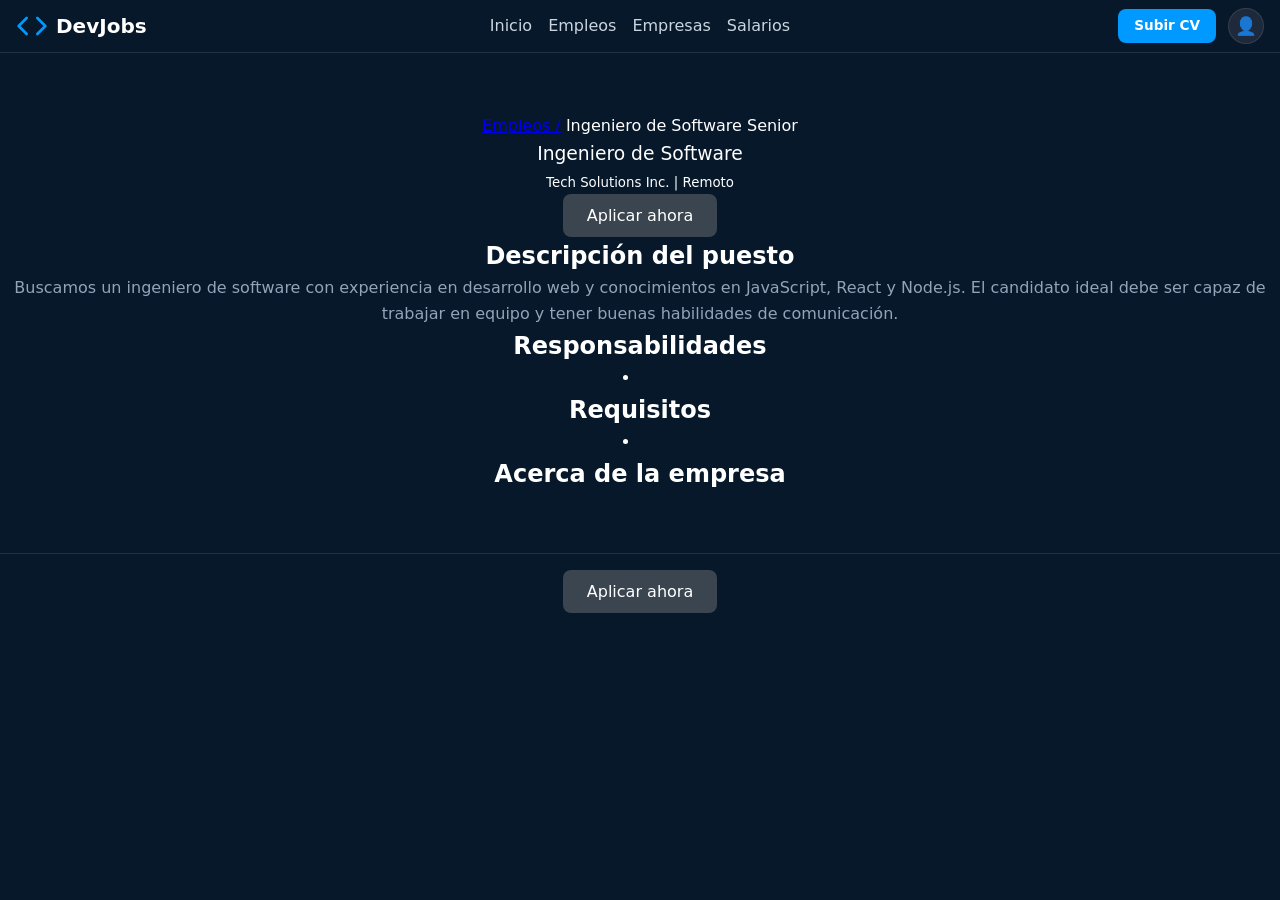
==== 00.html-css/detalles-de-la-oferta.html @ d48eee09 "HTML tarea listo falta JS y CSS" ====
<!DOCTYPE html>
<html lang="es">

<head>
    <meta charset="UTF-8">
    <title>DevJobs - Empleos</title>
    <link rel="stylesheet" href="./style.css">
    <!--<script type="module" src="./script.js"></script>esta dando error-->
</head>
<body>
    <header>
        <!--puede ir el logo la navegacion-->
        <h1>
            <svg fill="none" stroke="currentColor" stroke-linecap="round" stroke-linejoin="round" stroke-width="2"
                viewBox="0 0 24 24" xmlns="http://www.w3.org/2000/svg">
                <polyline points="16 18 22 12 16 6"></polyline>
                <polyline points="8 6 2 12 8 18"></polyline>
            </svg>
            DevJobs
        </h1>

        <nav>
            <a href="index.html">Inicio</a>
            <a href="empleos.html">Empleos</a>
            <a href="empleos2.html">Empresas</a>
            <a href="">Salarios</a>
        </nav>
        <div>
            <a href="" class="btn-subir-cv">Subir CV</a>
            <a href="" class="avatar">👤</a>
        </div>
    </header>



    <main>
        <section>
            <div>
                <a href="empleos.html">Empleos /</a> Ingeniero de Software Senior
            </div>
            <div>
                <h3>Ingeniero de Software</h3>
                <small class="empresa">Tech Solutions Inc. | Remoto</small>
            </div>
            <button class="btn-oferta">Aplicar ahora</button>

            <h2>Descripción del puesto</h2>
            <p>Buscamos un ingeniero de software con experiencia en desarrollo web y conocimientos en JavaScript,
                React y Node.js. El candidato ideal debe ser capaz de trabajar en equipo y tener buenas habilidades
                de comunicación.</p>
            
            <h2>Responsabilidades</h2>
            <ul>
                <li></li>
            </ul>
            <h2>Requisitos</h2>
            <ul>
                <li> </li>
            </ul>
            <h2>Acerca de la empresa</h2>
            <p>

            </p>
        </section>
        
    </main>
    <footer>
    <button class="btn-oferta">Aplicar ahora</button>
</footer>
</body>


</html>
---- 00.html-css/style.css ----
* {
    margin: 0;
    padding: 0;
    box-sizing: border-box;
}






:root {
    --primary: #3b4550;
    --primary-dark: #0a3d66;
    --primary-hover: #0d5ba8;
    --primary-light: #09f;
    --background: #06182a;
    --text-primary: #ffffff;
    --text-secondary: #cbd5e1;
    --text-muted: #94a3b8;
    --border: rgba(255, 255, 255, 0.1);
    --card-bg: #1e293b;
    --shadow: rgba(0, 0, 0, 0.3);
    --input-bg: #1e293b;
    --hsla-example: hsla(210, 100%, 56%, 1);
}










@font-face {
    font-family: 'Inter Variable';
    font-style: normal;
    font-display: swap;
    font-weight: 100 900;
    src: url(https://cdn.jsdelivr.net/fontsource/fonts/inter:vf@latest/latin-wght-normal.woff2) format('woff2-variations');
    unicode-range: U+0000-00FF, U+0131, U+0152-0153, U+02BB-02BC, U+02C6, U+02DA, U+02DC, U+0304, U+0308, U+0329, U+2000-206F, U+20AC, U+2122, U+2191, U+2193, U+2212, U+2215, U+FEFF, U+FFFD;
}










body {
    font-family: system-ui;
    background-color: var(--background);
    color: var(--text-primary);
    min-height: 100vh;
    display: flex;
    flex-direction: column;
    line-height: 1.6;
}













/* Títulos principales */
h1 {
    font-size: 1.5rem;
    line-height: 1.2;
    text-wrap: balance;
    display: flex;
    align-items: center;
    gap: 0.5rem;

    svg {
        width: 2rem;
        height: 2rem;
        color: var(--primary-light);
    }
}

h1+p {
    text-wrap: balance;
    margin-bottom: 2rem
}

/* Header */
header {
    border-bottom: 1px solid var(--border);
    background: var(--background);
    padding: .5rem 1rem;
    display: flex;
    align-items: center;
    justify-content: space-between;
    gap: 2rem;

    h1 {
        font-size: 1.25rem;
        font-weight: 700;
        color: var(--text-primary);
        flex: 1;

    }
}

/* Navegación del header a otras páginas */
nav {
    align-items: center;
    gap: 1rem;
    display: flex;

    a {
        text-decoration: none;
        color: var(--text-secondary);
        transition: color 0.2s;
        font-weight: 500;

        &:hover,
        &:focus {
            color: var(--primary);
            outline: none;
        }
    }
}

/* Botones del Header */
header div {
    display: flex;
    align-items: center;
    gap: 0.75rem;
    flex: 1;
    justify-content: flex-end;
}

header div a {
    padding: 0.5rem 1rem;
    border-radius: 0.5rem;
    background-color: #334155;
    color: var(--text-primary);
    display: inline-block;
    font-size: 0.875rem;
    font-weight: 700;
    text-decoration: none;

}

/* Hero */
main>section:nth-child(1) {
    height: 500px;
    text-align: center;
    display: flex;
    flex-direction: column;
    justify-content: center;
    align-items: center;

    h1 {
        padding-top: 36px;
    }

    &>img {
        position: absolute;
        width: 100%;
        height: 100%;
        object-fit: cover;
        z-index: -1;
        left: 0;
        right: 0;
        mask-image: linear-gradient(to bottom, rgba(16, 25, 34, 1) 5%, rgba(16, 25, 34, 0) 80%);
    }
}

/* Formulario de Búsqueda */
form {
    max-width: 42rem;
    width: 100%;
    margin: 0 auto;
    padding-inline: 1rem;

}

form>div {
    display: flex;
    align-items: center;
    background-color: var(--input-bg);
    border-radius: 0.5rem;
    box-shadow: 0 10px 15px -3px var(--shadow);
    padding: 0.5rem;
    gap: 0.5rem;
}

form span {
    padding-left: 0.75rem;
    color: var(--text-muted);
    display: flex;
    align-items: center;
    flex-shrink: 0;
}

form input[type="text"] {
    flex: 1;
    background: transparent;
    border: none;
    outline: none;
    color: var(--text-primary);
    padding: 0.75rem 0.5rem;
    font-size: 1rem;
    font-family: inherit;
}

form input[type="text"]::placeholder {
    color: #64748b;
}

button {
    padding: 0.75rem 1.5rem;
    border-radius: 0.5rem;
    background-color: var(--primary);
    color: white;
    font-weight: 400;
    border: none;
    cursor: pointer;
    transition: all 0.2s;
    font-family: inherit;
    font-size: 1rem;
    white-space: nowrap;

    &:hover,
    /* pseudo-clase que significa que el ratón está encima */
    &:focus {
        /* pseudo-clase que significa que el elemento tiene el foco */
        background-color: var(--primary-hover);
        outline: 2px solid white;
        outline-offset: 2px;
    }

    &:active {
        transform: scale(0.90)
    }

    &:disabled {
        opacity: .5;
        pointer-events: none;
    }
}

/* Features Section */
main>section:nth-child(2) {
    padding-inline: 1rem;
    background-color: var(--background);
    padding-top: 2rem;

    &>header {
        gap: 2px;
        flex-direction: column;

        h2 {
            margin-bottom: 0;
        }

        p {
            opacity: .75;
        }
    }

    &>div {
        max-width: 1280px;
        margin: 0 auto;
    }
}

main>section:nth-child(2) h2 {
    font-size: 1.875rem;
    font-weight: 700;
    color: var(--text-primary);
    margin-bottom: 1rem;
}

main>section:nth-child(2)>div>div:first-child>p {
    font-size: 1.125rem;
    color: var(--text-muted);
    max-width: 42rem;
    margin: 0 auto;
}

/* Grid de Features */
main>section:nth-child(2) footer {
    /*ya esto se refiere basicamente a el segundo seccion de html que este en el main o cuerpo y que tenga footer el section*/
    display: grid;
    grid-template-columns: repeat(auto-fit, minmax(280px, 1fr));
    /*esto es para que el grid se adapte a la pantalla con un maximo y un minimo que es lo mismo de abajo @media*/
    /*grid-template-columns: 1fr;*/
    gap: 16px
}

/*@media (width>=640px) {
    main>section:nth-child(2) footer {
        grid-template-columns: 1fr, 1fr, 1fr;
    }
}*/

/* Feature Cards */
/* article {
  background-color: var(--card-bg);
  padding: 2rem;
  margin-bottom: 16px;
  border-radius: 0.5rem;                   
  box-shadow: 0px 1px 3px 0 var(--shadow); 

  svg {
    color: var(--primary-light);          
    background: rgba(0, 153, 255, 0.3);  
    border-radius: 9999px;               
    width: 64px;                         
    height: 64px;                        
    padding: 16px;                       
  }

  h3 {
    font-weight: 500;
  }

  p {
    color: var(--text-muted);
  }
} */

/* Footer */
footer {
    background-color: var(--background);
    border-top: 1px solid var(--border);
    text-align: center;
    padding: 16px;

    small {
        color: var(--text-muted);
        font-size: 0.875rem;
    }
}

article {
    background-color: var(--card-bg);
    padding: 2rem;
    /*esto es una medida relativa a la fuente raiz que esta arriba 1rem son 16px
    y el padding es de adentro hacia afuera osea la distancia de afuera con el texto de adentro*/
    margin-bottom: 16px;
    /*el margen es de afuera osea la distancia entre objetos*/
    border-radius: 0.5rem;
    /*esto es para que los bordes sean redondeados*/
    /*box-shadow: 0px 1px 3px 0 var(--shadow);esto es para que los bordes sean redondeados elegidos*/
    box-shadow: 0px 1px 3px 0 rgba(0, 0, 0, 0.5);
    /*el primero es el eje en horizontal(derecha+ y izquierda-) el segundo es eje vertical(abajo+ y arriba-)
    el tercero es la difuminacion del color y el cuarto es cuan grande es y el quinto es el color*/

    svg {
        color: var(--primary-light);
        background: rgba(0, 153, 255, 0.3);
        width: 64px;
        height: 64px;
        border-radius: 100%;
        padding: 16px;
    }
}

p {
    color: var(--text-muted);
}

h3 {
    font-weight: 500;
    /*grosor de la fuente*/
}

select {
    border-radius: 0.5rem;
    padding: 0.5rem 1rem;
    background-color: var(--input-bg);
    color: var(--text-primary);
    border: 1px solid var(--border);
    outline: none;
    font-size: 0.875rem;
    font-family: inherit;
    cursor: pointer;
}

/* ===================== */
/* PÁGINA DE EMPLEOS     */
/* ===================== */

/* Hero compacto para empleos */
.hero-empleos {
    text-align: center;
    display: flex;
    flex-direction: column;
    align-items: center;
    padding: 2rem 1rem 1.5rem;
    height: auto;
    justify-content: flex-start;
}

.hero-empleos form {
    max-width: 960px;

}

.hero-empleos h1 {
    justify-content: center;
    font-size: 2.5rem;
}



/* Filtros en fila horizontal */
.filtros {
    display: flex;
    gap: 0.6rem;
    flex-wrap: wrap;
    justify-content: flex-start;
    margin-top: 0.75rem;
    width: 100%;
    max-width: 960px;
    padding-inline: 1rem;
}

/* Sección de resultados */
.resultados {
    max-width: 960px;
    margin: 0 auto;
    padding: 0.75rem 1rem 0;
    border-radius: 0.5rem;
}

.resultados h2 {
    font-size: 1.25rem;
    font-weight: 700;
    margin-bottom: 0.75rem;
}

/* Tarjetas de empleo */

.empleo-info {
    display: flex;
    justify-content: space-between;
    align-items: flex-start;
    margin-bottom: 0.5rem;

}

.empleo-card h3 {
    font-size: 1.1rem;
    font-weight: 600;
    color: var(--text-primary);
}

.empleo-card .empresa {
    font-size: 0.8rem;
    color: var(--text-muted);
}

.empleo-card p {
    font-size: 0.875rem;
    color: var(--text-muted);
    line-height: 1.5;
}

/* Botón Aplicar */
.btn-aplicar {
    display: inline-block;
    padding: 0.4rem 1.25rem;
    border-radius: 0.5rem;
    background-color: var(--primary-light);
    color: var(--text-primary);
    font-size: 0.85rem;
    font-weight: 600;
    text-decoration: none;
    white-space: nowrap;
    transition: background-color 0.2s;
    flex-shrink: 0;

    &.is-applied {
        background-color: #4caf50;
        pointer-events: none;
    }
}

.btn-aplicar:hover {
    background-color: var(--primary-hover);
}

.hero-empleos {
    margin: 0;
    padding: 0;
    height: auto !important;
    /*intentar no usar esto arreglo el tema de la altura*/
}

/* Paginación */
.paginacion {
    display: flex;
    justify-content: center;
    align-items: center;
    gap: 0.4rem;
    padding: 1.5rem 1rem 2.5rem;
}

.paginacion button {
    width: 36px;
    height: 36px;
    padding: 0;
    border-radius: 0.5rem;
    background-color: transparent;
    border: none;
    color: var(--text-secondary);
    font-size: 0.9rem;
    cursor: pointer;
    transition: all 0.2s;
    display: flex;
    align-items: center;
    justify-content: center;
}

.paginacion button:hover {
    color: var(--primary-light);
    background-color: transparent;
    outline: none;
}

.paginacion button.activo {
    background-color: var(--primary-light);
    color: var(--text-primary);
    font-weight: 700;
}

/* Avatar circular en el header */
.avatar {
    width: 36px;
    height: 36px;
    border-radius: 50%;
    background-color: var(--card-bg);
    display: inline-flex;
    align-items: center;
    justify-content: center;
    font-size: 1.1rem;
    text-decoration: none;
    border: 1px solid var(--border);
}

/* Botón Subir CV en el header */
.btn-subir-cv {
    padding: 0.4rem 1rem;
    border-radius: 0.5rem;
    background-color: var(--primary-light);
    color: var(--text-primary);
    font-size: 0.85rem;
    font-weight: 600;
    text-decoration: none;
    transition: background-color 0.2s;
}

.btn-subir-cv:hover {
    background-color: var(--primary-hover);
}

/* Reutiliza article como base, solo sobreescribe lo necesario */
.empleo-card {
    background-color: transparent;

    padding: 1.25rem 1.5rem;
    margin-bottom: 0;
    box-shadow: none;
    border-radius: 0;
    transition: border-color 0.2s;
}


.empleo-card:hover {
    border-color: var(--primary-light);
}

/* .hero-empleos {
    height: 100%;
    max-height: 15rem;
    altura de la pagina de empleos lo hice manual no encontre
    la forma de no hacerlo manual
}*/
.entero {
    border: 1px solid rgba(255, 255, 255, 0.3);
    border-radius: 1rem;

    article {
        background-color: none;
        box-shadow: none;
        border-radius: 0;
        border-bottom: 1px solid rgba(255, 255, 255, 0.3);
        margin: 0;

        &:last-child {
            border-bottom: none;
        }

        /*div del form de empleos*/
    }


}
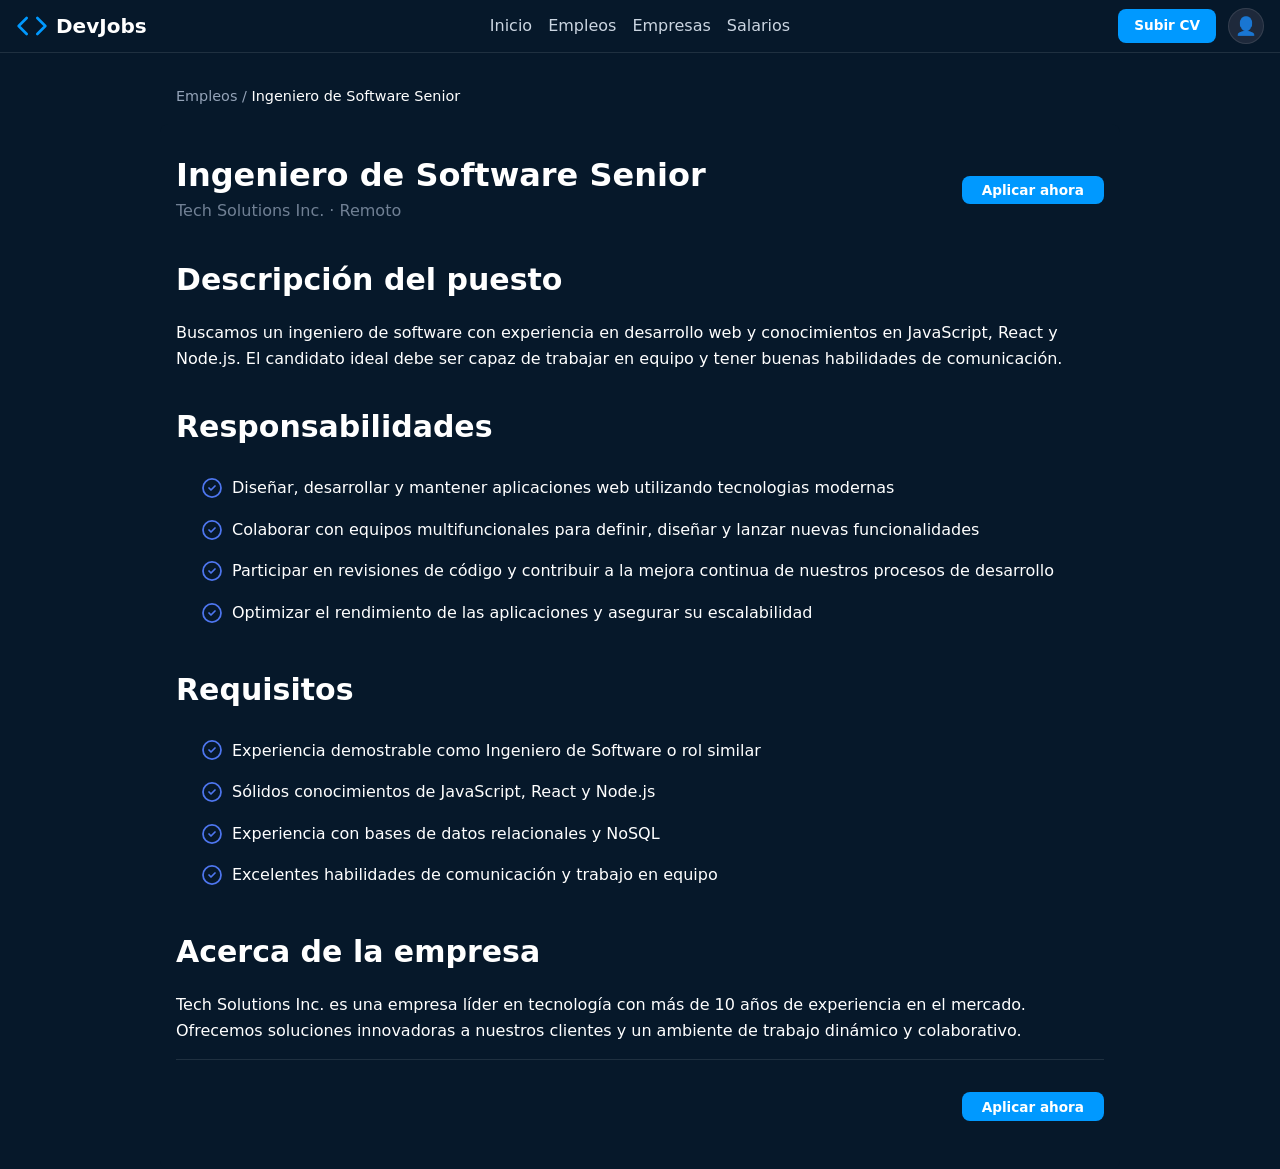
==== commit 01e8ea1b: "Pagina Lista de la oferta" ====
--- a/00.html-css/detalles-de-la-oferta.html
+++ b/00.html-css/detalles-de-la-oferta.html
@@ -34,15 +34,17 @@
 
 
     <main>
-        <section>
-            <div>
-                <a href="empleos.html">Empleos /</a> Ingeniero de Software Senior
-            </div>
-            <div>
-                <h3>Ingeniero de Software</h3>
-                <small class="empresa">Tech Solutions Inc. | Remoto</small>
-            </div>
-            <button class="btn-oferta">Aplicar ahora</button>
+        <div class="breadcrumb">
+            <a href="empleos.html">Empleos</a> / <span>Ingeniero de Software Senior</span>
+        </div>
+        <section class="oferta">
+            <header id="oferta-header">
+                <div class="oferta-title-group">
+                    <h1>Ingeniero de Software Senior</h1>
+                    <p class="empresa">Tech Solutions Inc. · Remoto</p>
+                </div>
+                <button class="btn-aplicar">Aplicar ahora</button>
+            </header>
 
             <h2>Descripción del puesto</h2>
             <p>Buscamos un ingeniero de software con experiencia en desarrollo web y conocimientos en JavaScript,
@@ -51,22 +53,55 @@
             
             <h2>Responsabilidades</h2>
             <ul>
-                <li></li>
+                <li>
+                    <svg xmlns="http://www.w3.org/2000/svg" width="24" height="24" viewBox="0 0 24 24" fill="none" stroke="#4e76ef" stroke-width="1.75" stroke-linecap="round" stroke-linejoin="round" class="icon icon-tabler icons-tabler-outline icon-tabler-circle-check"><path stroke="none" d="M0 0h24v24H0z" fill="none" /><path d="M3 12a9 9 0 1 0 18 0a9 9 0 1 0 -18 0" /><path d="M9 12l2 2l4 -4" /></svg>
+                    <span>Diseñar, desarrollar y mantener aplicaciones web utilizando tecnologias modernas</span>
+                </li>
+                <li>
+                    <svg xmlns="http://www.w3.org/2000/svg" width="24" height="24" viewBox="0 0 24 24" fill="none" stroke="#4e76ef" stroke-width="1.75" stroke-linecap="round" stroke-linejoin="round" class="icon icon-tabler icons-tabler-outline icon-tabler-circle-check"><path stroke="none" d="M0 0h24v24H0z" fill="none" /><path d="M3 12a9 9 0 1 0 18 0a9 9 0 1 0 -18 0" /><path d="M9 12l2 2l4 -4" /></svg>
+                    <span>Colaborar con equipos multifuncionales para definir, diseñar y lanzar nuevas funcionalidades</span>
+                </li>
+                <li>
+                    <svg xmlns="http://www.w3.org/2000/svg" width="24" height="24" viewBox="0 0 24 24" fill="none" stroke="#4e76ef" stroke-width="1.75" stroke-linecap="round" stroke-linejoin="round" class="icon icon-tabler icons-tabler-outline icon-tabler-circle-check"><path stroke="none" d="M0 0h24v24H0z" fill="none" /><path d="M3 12a9 9 0 1 0 18 0a9 9 0 1 0 -18 0" /><path d="M9 12l2 2l4 -4" /></svg>
+                    <span>Participar en revisiones de código y contribuir a la mejora continua de nuestros procesos de desarrollo</span>
+                </li>
+                <li>
+                    <svg xmlns="http://www.w3.org/2000/svg" width="24" height="24" viewBox="0 0 24 24" fill="none" stroke="#4e76ef" stroke-width="1.75" stroke-linecap="round" stroke-linejoin="round" class="icon icon-tabler icons-tabler-outline icon-tabler-circle-check"><path stroke="none" d="M0 0h24v24H0z" fill="none" /><path d="M3 12a9 9 0 1 0 18 0a9 9 0 1 0 -18 0" /><path d="M9 12l2 2l4 -4" /></svg>
+                    <span>Optimizar el rendimiento de las aplicaciones y asegurar su escalabilidad</span>
+                </li>
             </ul>
             <h2>Requisitos</h2>
             <ul>
-                <li> </li>
+                <li>
+                    <svg xmlns="http://www.w3.org/2000/svg" width="24" height="24" viewBox="0 0 24 24" fill="none" stroke="#4e76ef" stroke-width="1.75" stroke-linecap="round" stroke-linejoin="round" class="icon icon-tabler icons-tabler-outline icon-tabler-circle-check"><path stroke="none" d="M0 0h24v24H0z" fill="none" /><path d="M3 12a9 9 0 1 0 18 0a9 9 0 1 0 -18 0" /><path d="M9 12l2 2l4 -4" /></svg>
+                    <span>Experiencia demostrable como Ingeniero de Software o rol similar</span>
+                </li>
+                <li>
+                    <svg xmlns="http://www.w3.org/2000/svg" width="24" height="24" viewBox="0 0 24 24" fill="none" stroke="#4e76ef" stroke-width="1.75" stroke-linecap="round" stroke-linejoin="round" class="icon icon-tabler icons-tabler-outline icon-tabler-circle-check"><path stroke="none" d="M0 0h24v24H0z" fill="none" /><path d="M3 12a9 9 0 1 0 18 0a9 9 0 1 0 -18 0" /><path d="M9 12l2 2l4 -4" /></svg>
+                    <span>Sólidos conocimientos de JavaScript, React y Node.js</span>
+                </li>
+                <li>
+                    <svg xmlns="http://www.w3.org/2000/svg" width="24" height="24" viewBox="0 0 24 24" fill="none" stroke="#4e76ef" stroke-width="1.75" stroke-linecap="round" stroke-linejoin="round" class="icon icon-tabler icons-tabler-outline icon-tabler-circle-check"><path stroke="none" d="M0 0h24v24H0z" fill="none" /><path d="M3 12a9 9 0 1 0 18 0a9 9 0 1 0 -18 0" /><path d="M9 12l2 2l4 -4" /></svg>
+                    <span>Experiencia con bases de datos relacionales y NoSQL</span>
+                </li>
+                <li>
+                    <svg xmlns="http://www.w3.org/2000/svg" width="24" height="24" viewBox="0 0 24 24" fill="none" stroke="#4e76ef" stroke-width="1.75" stroke-linecap="round" stroke-linejoin="round" class="icon icon-tabler icons-tabler-outline icon-tabler-circle-check"><path stroke="none" d="M0 0h24v24H0z" fill="none" /><path d="M3 12a9 9 0 1 0 18 0a9 9 0 1 0 -18 0" /><path d="M9 12l2 2l4 -4" /></svg>
+                    <span>Excelentes habilidades de comunicación y trabajo en equipo</span>
+                </li>
             </ul>
             <h2>Acerca de la empresa</h2>
             <p>
+                Tech Solutions Inc. es una empresa líder en tecnología con más de 10 años de experiencia en el mercado. 
+                Ofrecemos soluciones innovadoras a nuestros clientes y un ambiente de trabajo dinámico y colaborativo.
+            </p>
 
-            </p>
+            <div class="oferta-footer">
+                <button class="btn-aplicar">Aplicar ahora</button>
+            </div>
         </section>
         
     </main>
-    <footer>
-    <button class="btn-oferta">Aplicar ahora</button>
-</footer>
+
 </body>
 
 
--- a/00.html-css/style.css
+++ b/00.html-css/style.css
@@ -74,7 +74,7 @@
 
 
 
-/* Títulos principales */
+/* TÃ­tulos principales */
 h1 {
     font-size: 1.5rem;
     line-height: 1.2;
@@ -93,6 +93,7 @@
 h1+p {
     text-wrap: balance;
     margin-bottom: 2rem
+    
 }
 
 /* Header */
@@ -114,7 +115,7 @@
     }
 }
 
-/* Navegación del header a otras páginas */
+/* NavegaciÃ³n del header a otras pÃ¡ginas */
 nav {
     align-items: center;
     gap: 1rem;
@@ -180,7 +181,7 @@
     }
 }
 
-/* Formulario de Búsqueda */
+/* Formulario de BÃºsqueda */
 form {
     max-width: 42rem;
     width: 100%;
@@ -236,7 +237,7 @@
     white-space: nowrap;
 
     &:hover,
-    /* pseudo-clase que significa que el ratón está encima */
+    /* pseudo-clase que significa que el ratÃ³n estÃ¡ encima */
     &:focus {
         /* pseudo-clase que significa que el elemento tiene el foco */
         background-color: var(--primary-hover);
@@ -394,7 +395,7 @@
 }
 
 /* ===================== */
-/* PÁGINA DE EMPLEOS     */
+/* PÃGINA DE EMPLEOS     */
 /* ===================== */
 
 /* Hero compacto para empleos */
@@ -432,7 +433,7 @@
     padding-inline: 1rem;
 }
 
-/* Sección de resultados */
+/* SecciÃ³n de resultados */
 .resultados {
     max-width: 960px;
     margin: 0 auto;
@@ -473,7 +474,7 @@
     line-height: 1.5;
 }
 
-/* Botón Aplicar */
+/* BotÃ³n Aplicar */
 .btn-aplicar {
     display: inline-block;
     padding: 0.4rem 1.25rem;
@@ -504,7 +505,7 @@
     /*intentar no usar esto arreglo el tema de la altura*/
 }
 
-/* Paginación */
+/* PaginaciÃ³n */
 .paginacion {
     display: flex;
     justify-content: center;
@@ -555,7 +556,7 @@
     border: 1px solid var(--border);
 }
 
-/* Botón Subir CV en el header */
+/* BotÃ³n Subir CV en el header */
 .btn-subir-cv {
     padding: 0.4rem 1rem;
     border-radius: 0.5rem;
@@ -612,4 +613,159 @@
     }
 
 
+}
+
+.oferta {
+    max-width: 960px;
+    margin: 0 auto;
+    padding: 0.75rem 1rem 0;
+    border-radius: 0.5rem;
+}
+
+
+/* ===================== */
+/* DETALLES DE LA OFERTA */
+/* ===================== */
+
+.breadcrumb {
+    /* Limitamos el ancho para que coincida con el resto de la pÃ¡gina */
+    max-width: 960px;
+    /* Lo centramos horizontalmente en la pantalla */
+    margin: 0 auto;
+    /* AÃ±adimos espaciado para empujarlo un poco hacia abajo */
+    padding: 2rem 1rem 1rem;
+    color: var(--text-muted);
+    font-size: 0.9rem;
+    span{
+        color: var(--text-primary);
+    }
+}
+
+.breadcrumb a {
+    color: var(--text-muted);
+    /* Quitamos la lÃ­nea de abajo de los enlaces */
+    text-decoration: none;
+}
+
+
+.breadcrumb a:hover {
+    /* Color celeste al pasar el mouse */
+    color: var(--primary-light);
+}
+
+/* El contenedor principal de nuestra cabecera de oferta */
+#oferta-header {
+    /* Quitamos la línea de abajo y fondos que se heredaban de la regla global "header" */
+    border-bottom: none;
+    background: transparent;
+    padding: 0;
+
+    /* Activamos Flexbox para poder alinear elementos a los lados */
+    display: flex;
+    /* Forzamos que se acomoden en una SOLA fila horizontal (anulando cualquier regla que los ponga en columna) */
+    flex-direction: row;
+    /* space-between empuja la caja del tÃ­tulo a la izq y el botÃ³n a la der */
+    justify-content: space-between;
+    /* Centra los elementos verticalmente (para que el botÃ³n y el tÃ­tulo estÃ©n a la misma altura) */
+    align-items: center;
+    
+    /* Separador hacia abajo para que el texto de descripciÃ³n no quede pegado */
+    margin-bottom: 2rem;
+    /* Permite que si la pantalla es muy pequeÃ±a en mÃ³viles, se rompa a la lÃ­nea siguiente en vez de aplastarse */
+    flex-wrap: wrap;
+    gap: 1rem;
+    
+}
+.oferta{
+    p{
+        color: var(--text-primary);
+    }
+}
+/* El grupo que envuelve el TÃ­tulo (h1) y la Empresa (p) */
+#oferta-header .oferta-title-group {
+    display: flex;
+    /* Ponemos el tÃ­tulo y debajo la empresa (en columna) */
+    flex-direction: column;
+    /* Una pequeÃ±Ã­sima separaciÃ³n entre el tÃ­tulo y la frase de la empresa */
+    gap: 0.25rem;
+    
+    /* !!! AQUÃ ESTABA EL PROBLEMA DEL TEXTO AL MEDIO !!!
+       La regla "header div" de la lÃ­nea 138 obligaba a todos los divs dentro de headers a usar 
+       "align-items: center" y "flex: 1". 
+       Al usar column, align-items alinea horizontalmente en el medio. 
+       Y el flex:1 hacia que la caja ocupara todo el ancho.
+       Esto la fuerza de vuelta a la izquierda, anulando esa regla: */
+    align-items: flex-start;
+    /* Anula que esta caja crezca para ocupar todo el ancho, ocuparÃ¡ solo lo necesario */
+    flex: initial;
+}
+
+/* Estilos de nuestro tÃ­tulo principal */
+#oferta-header h1 {
+    font-size: 2rem;
+    /* Quitamos posibles mÃ¡rgenes extraÃ±os que vienen por defecto en los h1 */
+    margin: 0;
+    padding: 0;
+    color: var(--text-primary);
+}
+
+/* Estilos del texto de la empresa inc.*/
+#oferta-header .empresa {
+    color: var(--text-muted);
+    font-size: 1rem;
+    margin: 0;
+}
+
+/* SubtÃ­tulos de la oferta (ej. Responsabilidades) */
+.oferta h2 {
+    font-size: 1.5rem;
+    margin-top: 2rem;
+    margin-bottom: 1rem;
+    color: var(--text-primary);
+}
+
+/* Textos dentro de la oferta */
+.oferta p, .oferta ul {
+    color: var(--text-muted);
+    margin-bottom: 1rem;
+    /* La altura de la lÃ­nea ayuda a que el pÃ¡rrafo sea mÃ¡s amigable de leer */
+    line-height: 1.6;
+}
+
+/* Puntos o listas dentro de la oferta */
+.oferta ul {
+    /* Le da espacio desde la izquierda a los puntitos (bullets) */
+    padding-left: 1.5rem;
+}
+ul {
+    list-style: none;
+    span{
+        color: var(--text-primary);
+        font-size: 1rem;/*tamaño letra*/
+        padding: 0.5rem;/*esto es para alejarlo del check*/
+
+    }
+    li{
+        display: flex;/*esto lo transforma en flex*/
+        align-items: center;/*esto centra el texto con el check*/
+    }
+}
+.oferta h2 + p{
+    color: var(--text-primary);
+}
+
+/* Base del botón inferior para mantener el ancho exacto del contenido (.oferta) */
+.oferta-footer {
+    /* Agrega la línea divisoria arriba */
+    border-top: 1px solid var(--border);
+    /* Distancia con la P de arriba (Acerca de la empresa) */
+    margin-top: 1rem;
+    /* Distancia entre la línea recién dibujada y el botón debajo suyo */
+    padding-top: 2rem;
+    /* Espacio para terminar bien la página */
+    padding-bottom: 3rem;
+    
+    /* Flex para empujar rápido el botón al extremo derecho */
+    display: flex;
+    justify-content: flex-end;
 }
